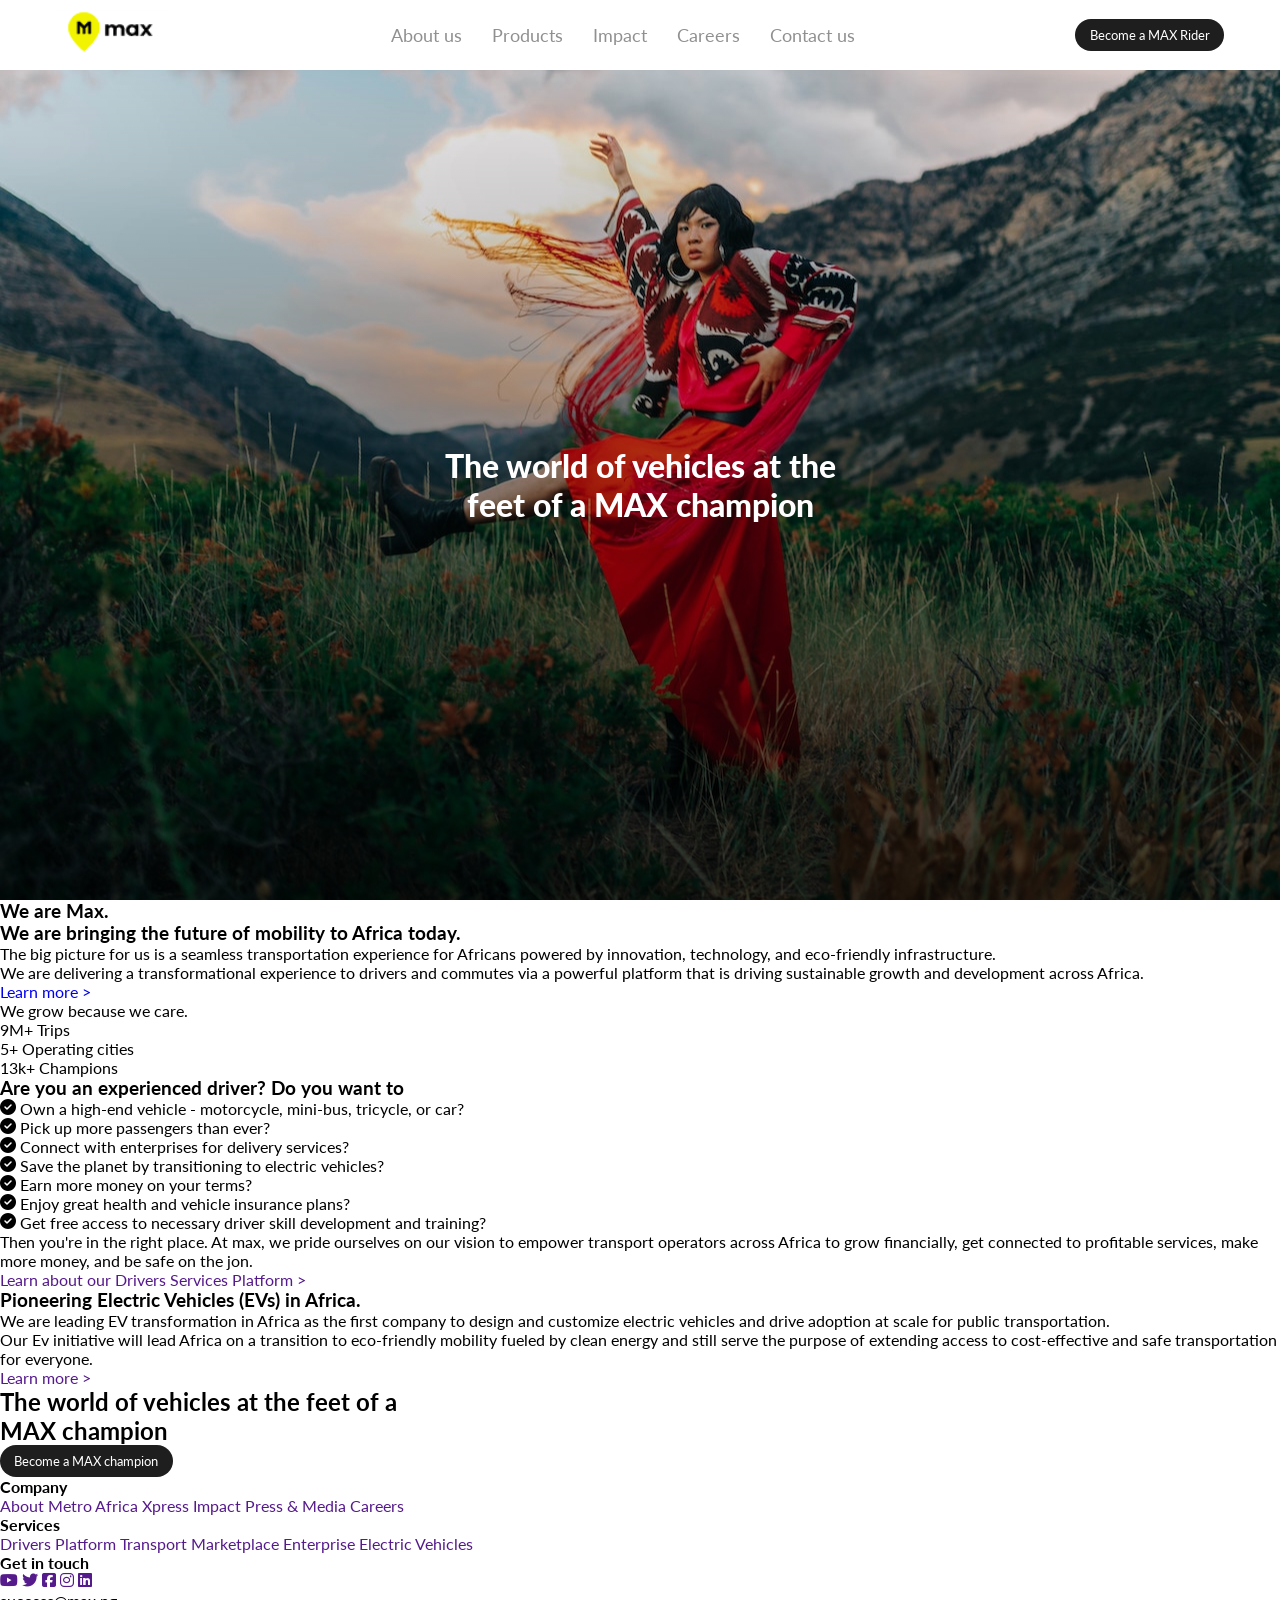
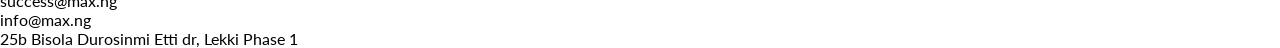
==== oluwayomi.oke/05_HTML-and-CSS/index.html @ 411f9ead "html added" ====
<!DOCTYPE html>
<html lang="en">
	<head>
		<meta charset="UTF-8" />
		<meta
			http-equiv="X-UA-Compatible"
			content="IE=edge"
		/>
		<meta
			name="viewport"
			content="width=device-width, initial-scale=1.0"
		/>
		<link
			rel="stylesheet"
			href="https://cdnjs.cloudflare.com/ajax/libs/font-awesome/6.2.0/css/all.min.css"
		/>
		<link rel="stylesheet" href="./CSS/style.css" />
		<link rel="stylesheet" href="./CSS/home.css" />
		<title>Max | Homepage</title>
	</head>

	<body>
		<header>
			<nav>
				<a href="./" class="logo">
					<img src="./images/logo.PNG" alt="" />
				</a>

				<ul class="nav-list">
					<li>
						<a href="./about.html" class="nav-items"
							>About us</a
						>
					</li>
					<li>
						<a href="#" class="nav-items">Products</a>
					</li>
					<li>
						<a href="#" class="nav-items">Impact</a>
					</li>
					<li>
						<a href="#" class="nav-items">Careers</a>
					</li>
					<li>
						<a href="./contact.html" class="nav-items"
							>Contact us</a
						>
					</li>
				</ul>

				<button>Become a MAX Rider</button>
			</nav>

			<div class="hero">
				<h2 class="hero-text">
					The world of vehicles at the
					<br />
					feet of a MAX champion
				</h2>
			</div>
		</header>

		<main>
			<section class="">
				<div class="">
					<h3>
						We are Max.
						<br />
						We are bringing the future of mobility to
						Africa today.
					</h3>

					<p>
						The big picture for us is a seamless
						transportation experience for Africans
						powered by innovation, technology, and
						eco-friendly infrastructure.
					</p>

					<p>
						We are delivering a transformational
						experience to drivers and commutes via a
						powerful platform that is driving
						sustainable growth and development across
						Africa.
					</p>

					<a href="#">Learn more ></a>
				</div>

				<div class="section-1_img"></div>
			</section>

			<section class="section-2">
				<p>We grow because we care.</p>

				<div class="">
					<p>9M+ <span>Trips</span></p>
					<p>5+ <span>Operating cities</span></p>
					<p>13k+ <span>Champions</span></p>
				</div>
			</section>

			<section class="section-3">
				<div class="section-3_img"></div>

				<div class="">
					<h3>
						Are you an experienced driver? Do you want
						to
					</h3>

					<ul>
						<li>
							<i class="fa-solid fa-circle-check"></i>
							Own a high-end vehicle - motorcycle,
							mini-bus, tricycle, or car?
						</li>
						<li>
							<i class="fa-solid fa-circle-check"></i>
							Pick up more passengers than ever?
						</li>
						<li>
							<i class="fa-solid fa-circle-check"></i>
							Connect with enterprises for delivery
							services?
						</li>
						<li>
							<i class="fa-solid fa-circle-check"></i>
							Save the planet by transitioning to
							electric vehicles?
						</li>
						<li>
							<i class="fa-solid fa-circle-check"></i>
							Earn more money on your terms?
						</li>
						<li>
							<i class="fa-solid fa-circle-check"></i>
							Enjoy great health and vehicle insurance
							plans?
						</li>
						<li>
							<i class="fa-solid fa-circle-check"></i>
							Get free access to necessary driver
							skill development and training?
						</li>
					</ul>

					<p>
						Then you're in the right place. At max, we
						pride ourselves on our vision to empower
						transport operators across Africa to grow
						financially, get connected to profitable
						services, make more money, and be safe on
						the jon.
					</p>

					<a href=""
						>Learn about our Drivers Services Platform
						></a
					>
				</div>
			</section>

			<section class="section-4">
				<div class="section-4_img"></div>

				<div class="">
					<h3>
						Pioneering Electric Vehicles (EVs) in
						Africa.
					</h3>

					<p>
						We are leading EV transformation in Africa
						as the first company to design and
						customize electric vehicles and drive
						adoption at scale for public
						transportation.
					</p>

					<p>
						Our Ev initiative will lead Africa on a
						transition to eco-friendly mobility fueled
						by clean energy and still serve the
						purpose of extending access to
						cost-effective and safe transportation for
						everyone.
					</p>

					<a href="">Learn more ></a>
				</div>
			</section>
		</main>

		<footer>
			<div class="">
				<h2>
					The world of vehicles at the feet of a
					<br />
					MAX champion
				</h2>

				<button>Become a MAX champion</button>
			</div>

			<div class="">
				<div class="">
					<h4>Company</h4>
					<a href="" class="footer-links"
						>About Metro Africa Xpress</a
					>
					<a href="" class="footer-links">Impact</a>
					<a href="" class="footer-links"
						>Press & Media</a
					>
					<a href="" class="footer-links">Careers</a>
				</div>

				<div class="">
					<h4>Services</h4>
					<a href="" class="footer-links"
						>Drivers Platform</a
					>
					<a href="" class="footer-links"
						>Transport Marketplace</a
					>
					<a href="" class="footer-links"
						>Enterprise</a
					>
					<a href="" class="footer-links"
						>Electric Vehicles</a
					>
				</div>

				<div class="">
					<h4>Get in touch</h4>
					<div class="">
						<a href="" class="footer-icons">
							<i class="fa-brands fa-youtube"></i>
						</a>

						<a href="" class="footer-icons">
							<i class="fa-brands fa-twitter"></i>
						</a>

						<a href="" class="footer-icons">
							<i
								class="fa-brands fa-square-facebook"
							></i>
						</a>

						<a href="" class="footer-icons">
							<i class="fa-brands fa-instagram"></i>
						</a>

						<a href="" class="footer-icons">
							<i class="fa-brands fa-linkedin"></i>
						</a>
					</div>

					<div class="footer-email">
						<p>success@max.ng</p>
						<p>info@max.ng</p>
					</div>

					<p>
						25b Bisola Durosinmi Etti dr, Lekki Phase
						1
					</p>
				</div>
			</div>
		</footer>
	</body>
</html>
---- oluwayomi.oke/05_HTML-and-CSS/CSS/style.css ----
@import url("https://fonts.googleapis.com/css2?family=Lato:wght@100;300;400;700;900&display=swap");

* {
	margin: 0;
	padding: 0;
	box-sizing: border-box;
	font-family: "Lato", sans-serif;
	overflow-x: hidden;
}

a {
	text-decoration: none;
}

li {
	list-style: none;
}

header {
	width: 100vw;
}

nav {
	background: #fff;
	width: 100%;
	height: 70px;
	padding: 1.5rem 3.5rem;

	display: flex;
	justify-content: space-between;
	align-items: center;
	overflow: unset;

	position: fixed;
	top: 0;
	left: 0;
	z-index: 10;
}

nav .logo {
	height: 50px;
}

nav ul {
	display: flex;
	justify-content: center;
	align-items: center;
	flex-wrap: nowrap;
}

nav ul .nav-items {
	margin: 0 15px;
	color: #909090;
	font-size: 1.1rem;
}

button {
	padding: 0.5rem 0.9rem;
	text-align: center;

	border: none;
	border-radius: 50px;
	background-color: #1e1e1e;
	color: #fff;
	cursor: pointer;
}

header .hero {
	margin-top: 70px;
	width: 100%;
	height: calc(100vh - 70px);
	background: #ffffff
		url("../images/pexels-isabella-rubie-13304393.jpg")
		no-repeat center center/cover;
	position: relative;

	display: flex;
	justify-content: center;
	align-items: center;
}

header .hero:after {
	content: "";
	position: absolute;
	display: block;
	left: 0;
	top: 0;
	right: 0;

	width: 100%;
	height: 100%;
	background: rgba(0, 0, 0, 0)
		linear-gradient(
			to bottom,
			rgba(0, 0, 0, 0) 0px,
			rgba(0, 0, 0, 0.6) 100%
		)
		repeat 0 0;
	z-index: 1;
}

header .hero-text {
	display: block;
	text-align: center;
	position: absolute;
	color: #fff;
	left: 50%;
	top: 50%;
	transform: translate(-50%, -50%);
	font-weight: 900;
	font-size: 2rem;
	z-index: 2;
}
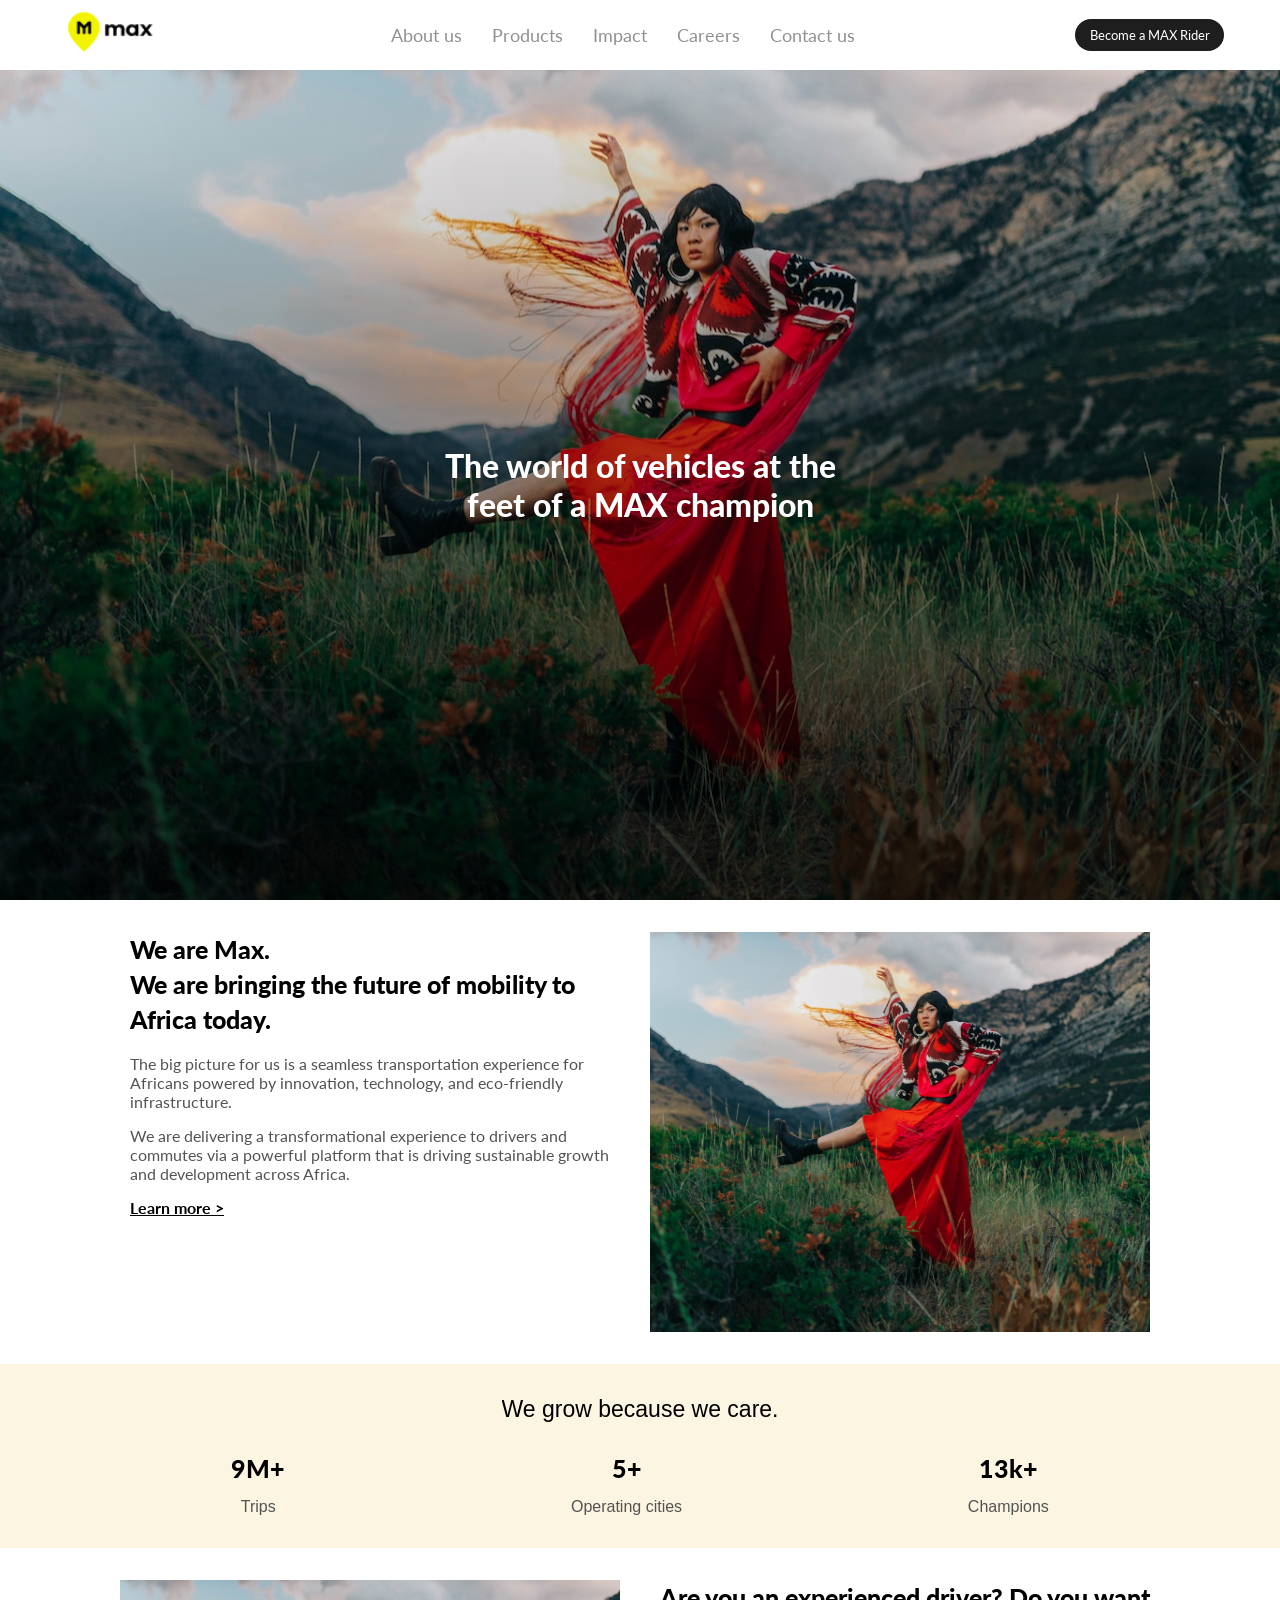
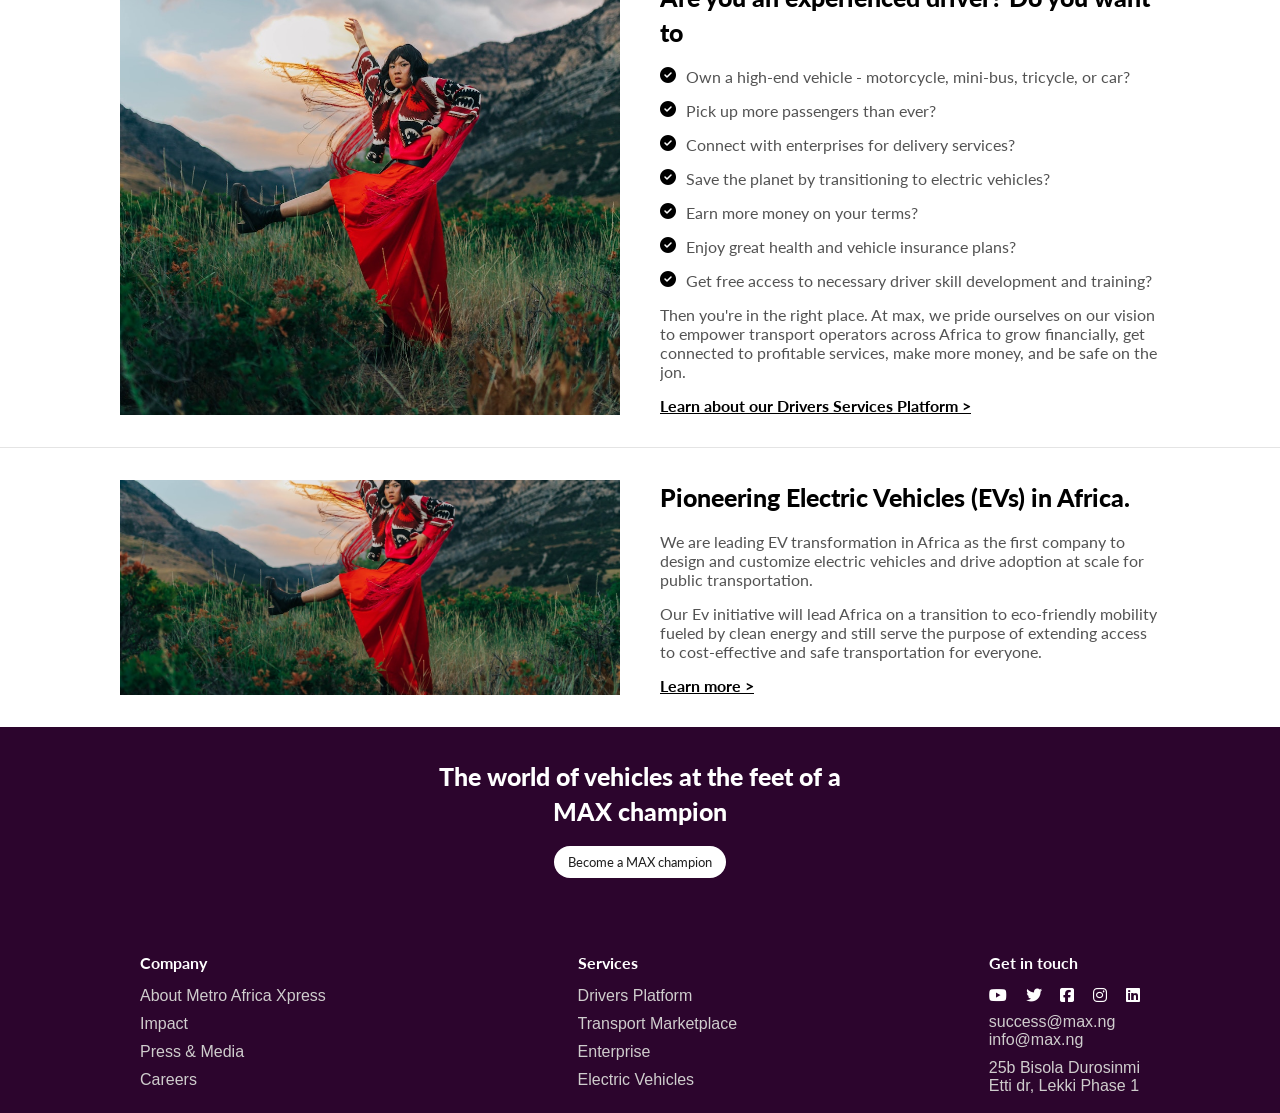
==== commit ca185a63: "homepage completed" ====
--- a/oluwayomi.oke/05_HTML-and-CSS/index.html
+++ b/oluwayomi.oke/05_HTML-and-CSS/index.html
@@ -61,23 +61,23 @@
 		</header>
 
 		<main>
-			<section class="">
-				<div class="">
-					<h3>
+			<section class="section-1 flex">
+				<div class="info">
+					<h3 class="info-heading">
 						We are Max.
 						<br />
 						We are bringing the future of mobility to
 						Africa today.
 					</h3>
 
-					<p>
+					<p class="info-text">
 						The big picture for us is a seamless
 						transportation experience for Africans
 						powered by innovation, technology, and
 						eco-friendly infrastructure.
 					</p>
 
-					<p>
+					<p class="info-text">
 						We are delivering a transformational
 						experience to drivers and commutes via a
 						powerful platform that is driving
@@ -85,68 +85,93 @@
 						Africa.
 					</p>
 
-					<a href="#">Learn more ></a>
+					<a href="./about.html">Learn more ></a>
 				</div>
 
 				<div class="section-1_img"></div>
 			</section>
 
-			<section class="section-2">
-				<p>We grow because we care.</p>
-
-				<div class="">
-					<p>9M+ <span>Trips</span></p>
-					<p>5+ <span>Operating cities</span></p>
-					<p>13k+ <span>Champions</span></p>
+			<section class="section-2 flex">
+				<p class="section-2_title">
+					We grow because we care.
+				</p>
+
+				<div class="section-2_data flex">
+					<p class="section-2_text flex">
+						9M+
+						<span>Trips</span>
+					</p>
+					<p class="section-2_text flex">
+						5+
+						<span>Operating cities</span>
+					</p>
+					<p class="section-2_text flex">
+						13k+
+						<span>Champions</span>
+					</p>
 				</div>
 			</section>
 
-			<section class="section-3">
+			<section class="section-3 flex">
 				<div class="section-3_img"></div>
 
-				<div class="">
-					<h3>
+				<div class="info">
+					<h3 class="info-heading">
 						Are you an experienced driver? Do you want
 						to
 					</h3>
 
-					<ul>
-						<li>
-							<i class="fa-solid fa-circle-check"></i>
-							Own a high-end vehicle - motorcycle,
-							mini-bus, tricycle, or car?
-						</li>
-						<li>
-							<i class="fa-solid fa-circle-check"></i>
-							Pick up more passengers than ever?
-						</li>
-						<li>
-							<i class="fa-solid fa-circle-check"></i>
-							Connect with enterprises for delivery
-							services?
-						</li>
-						<li>
-							<i class="fa-solid fa-circle-check"></i>
-							Save the planet by transitioning to
-							electric vehicles?
-						</li>
-						<li>
-							<i class="fa-solid fa-circle-check"></i>
-							Earn more money on your terms?
-						</li>
-						<li>
-							<i class="fa-solid fa-circle-check"></i>
-							Enjoy great health and vehicle insurance
-							plans?
-						</li>
-						<li>
-							<i class="fa-solid fa-circle-check"></i>
-							Get free access to necessary driver
-							skill development and training?
+					<ul class="section-3_list">
+						<li class="flex">
+							<i class="fa-solid fa-circle-check"></i>
+							<p class="info-text">
+								Own a high-end vehicle - motorcycle,
+								mini-bus, tricycle, or car?
+							</p>
+						</li>
+						<li class="flex">
+							<i class="fa-solid fa-circle-check"></i>
+							<p class="info-text">
+								Pick up more passengers than ever?
+							</p>
+						</li>
+						<li class="flex">
+							<i class="fa-solid fa-circle-check"></i>
+							<p class="info-text">
+								Connect with enterprises for delivery
+								services?
+							</p>
+						</li>
+						<li class="flex">
+							<i class="fa-solid fa-circle-check"></i>
+							<p class="info-text">
+								Save the planet by transitioning to
+								electric vehicles?
+							</p>
+						</li>
+						<li class="flex">
+							<i class="fa-solid fa-circle-check"></i>
+							<p class="info-text">
+								Earn more money on your terms?
+							</p>
+						</li>
+						<li class="flex">
+							<i class="fa-solid fa-circle-check"></i>
+							<p class="info-text">
+								Enjoy great health and vehicle
+								insurance plans?
+							</p>
+						</li>
+						<li class="flex">
+							<i class="fa-solid fa-circle-check"></i>
+							<p class="info-text">
+								Get free access to necessary driver
+								skill development and training?
+							</p>
 						</li>
 					</ul>
 
-					<p>
+					<p class="info-text">
 						Then you're in the right place. At max, we
 						pride ourselves on our vision to empower
 						transport operators across Africa to grow
@@ -155,23 +180,23 @@
 						the jon.
 					</p>
 
-					<a href=""
+					<a href="#"
 						>Learn about our Drivers Services Platform
 						></a
 					>
 				</div>
 			</section>
 
-			<section class="section-4">
+			<section class="section-4 flex">
 				<div class="section-4_img"></div>
 
-				<div class="">
-					<h3>
+				<div class="info">
+					<h3 class="info-heading">
 						Pioneering Electric Vehicles (EVs) in
 						Africa.
 					</h3>
 
-					<p>
+					<p class="info-text">
 						We are leading EV transformation in Africa
 						as the first company to design and
 						customize electric vehicles and drive
@@ -179,7 +204,7 @@
 						transportation.
 					</p>
 
-					<p>
+					<p class="info-text">
 						Our Ev initiative will lead Africa on a
 						transition to eco-friendly mobility fueled
 						by clean energy and still serve the
@@ -194,79 +219,82 @@
 		</main>
 
 		<footer>
-			<div class="">
+			<div class="footer-heading">
 				<h2>
 					The world of vehicles at the feet of a
 					<br />
 					MAX champion
 				</h2>
 
-				<button>Become a MAX champion</button>
+				<button class="footer-btn">
+					Become a MAX champion
+				</button>
 			</div>
 
-			<div class="">
-				<div class="">
+			<div class="footer-nav">
+				<div class="footer-info">
 					<h4>Company</h4>
-					<a href="" class="footer-links"
+					<a href="./about.html" class="footer-links"
 						>About Metro Africa Xpress</a
 					>
-					<a href="" class="footer-links">Impact</a>
-					<a href="" class="footer-links"
+					<a href="#" class="footer-links">Impact</a>
+					<a href="#" class="footer-links"
 						>Press & Media</a
 					>
 					<a href="" class="footer-links">Careers</a>
 				</div>
 
-				<div class="">
+				<div class="footer-info">
 					<h4>Services</h4>
-					<a href="" class="footer-links"
+					<a href="#" class="footer-links"
 						>Drivers Platform</a
 					>
-					<a href="" class="footer-links"
+					<a href="#" class="footer-links"
 						>Transport Marketplace</a
 					>
-					<a href="" class="footer-links"
+					<a href="#" class="footer-links"
 						>Enterprise</a
 					>
-					<a href="" class="footer-links"
+					<a href="#" class="footer-links"
 						>Electric Vehicles</a
 					>
 				</div>
 
-				<div class="">
+				<div class="footer-info">
 					<h4>Get in touch</h4>
-					<div class="">
-						<a href="" class="footer-icons">
+
+					<div class="footer-icons">
+						<a href="#" class="icon">
 							<i class="fa-brands fa-youtube"></i>
 						</a>
 
-						<a href="" class="footer-icons">
+						<a href="#" class="icon">
 							<i class="fa-brands fa-twitter"></i>
 						</a>
 
-						<a href="" class="footer-icons">
+						<a href="#" class="icon">
 							<i
 								class="fa-brands fa-square-facebook"
 							></i>
 						</a>
 
-						<a href="" class="footer-icons">
+						<a href="#" class="icon">
 							<i class="fa-brands fa-instagram"></i>
 						</a>
 
-						<a href="" class="footer-icons">
+						<a href="#" class="icon">
 							<i class="fa-brands fa-linkedin"></i>
 						</a>
 					</div>
 
 					<div class="footer-email">
-						<p>success@max.ng</p>
-						<p>info@max.ng</p>
+						<p class="footer-links">success@max.ng</p>
+						<p class="footer-links">info@max.ng</p>
 					</div>
 
-					<p>
-						25b Bisola Durosinmi Etti dr, Lekki Phase
-						1
+					<p class="footer-links">
+						25b Bisola Durosinmi <br />
+						Etti dr, Lekki Phase 1
 					</p>
 				</div>
 			</div>
--- a/oluwayomi.oke/05_HTML-and-CSS/CSS/style.css
+++ b/oluwayomi.oke/05_HTML-and-CSS/CSS/style.css
@@ -111,3 +111,67 @@
 	font-size: 2rem;
 	z-index: 2;
 }
+
+footer {
+	padding: 2rem 3.5rem 0.5rem;
+	background-color: #2c052d;
+	text-align: center;
+	color: #ffffff;
+}
+
+.footer-heading {
+	margin-bottom: 75px;
+}
+
+.footer-heading h2 {
+	font-weight: 900;
+	font-size: 25px;
+	line-height: 1.4;
+	margin-bottom: 17px;
+}
+
+.footer-heading .footer-btn {
+	background-color: #fff;
+	color: #1e1e1e;
+}
+
+.footer-nav {
+	width: 100%;
+	max-width: 1000px;
+	display: flex;
+	justify-content: space-between;
+	text-align: left;
+	margin: 0 auto;
+}
+
+.footer-info {
+	display: flex;
+	flex-direction: column;
+}
+.footer-info h4 {
+	margin-bottom: 15px;
+}
+
+.footer-links {
+	color: #cfcdcd;
+	font-weight: 300;
+	margin-bottom: 10px;
+}
+
+.footer-icons {
+	display: flex;
+	justify-content: space-between;
+	margin-bottom: 7px;
+}
+
+.footer-icons .icon i {
+	color: #fff;
+}
+
+.footer-email {
+	margin-bottom: 10px;
+}
+
+.footer-email p {
+	margin-bottom: 0px;
+}
--- a/oluwayomi.oke/05_HTML-and-CSS/CSS/home.css
+++ b/oluwayomi.oke/05_HTML-and-CSS/CSS/home.css
@@ -0,0 +1,120 @@
+section {
+	padding: 2rem 3.5rem;
+}
+
+.flex {
+	display: flex;
+	justify-content: center;
+}
+
+.section-1 {
+	gap: 20px;
+}
+
+.info {
+	width: 100%;
+	max-width: 500px;
+}
+
+.info-heading {
+	font-weight: 900;
+	font-size: 25px;
+	line-height: 1.4;
+	margin-bottom: 17px;
+}
+
+.info-text {
+	color: #535353;
+	margin-bottom: 15px;
+}
+
+.info a {
+	color: #000000;
+	margin-top: 15px;
+	text-decoration: underline;
+	font-weight: 700;
+}
+
+.section-1_img {
+	background: #ffffff
+		url("../images/pexels-isabella-rubie-13304393.jpg")
+		no-repeat center center/cover;
+	width: 100%;
+	max-width: 500px;
+	height: 400px;
+}
+
+.section-1_img img {
+	object-fit: contain;
+}
+
+.section-2 {
+	flex-direction: column;
+	align-items: center;
+	background-color: #fcf5e1;
+}
+
+.section-2_title {
+	font-weight: 500;
+	font-size: 23px;
+	margin-bottom: 20px;
+}
+
+.section-2_data {
+	width: 70%;
+	justify-content: space-between;
+	margin-top: 10px;
+}
+
+.section-2_text {
+	text-align: center;
+	flex-direction: column;
+	font-weight: 900;
+	font-size: 25px;
+}
+
+.section-2_text span {
+	font-weight: 500;
+	font-size: 1rem;
+	margin-top: 15px;
+	color: #535353;
+}
+
+.section-3 {
+	gap: 40px;
+}
+
+.section-3_img {
+	background: #ffffff
+		url("../images/pexels-isabella-rubie-13304393.jpg")
+		no-repeat center center/cover;
+	width: 100%;
+	max-width: 500px;
+}
+
+.section-3_list li {
+	justify-content: flex-start;
+	width: 100%;
+}
+
+.section-3_list li i {
+	display: inline-block;
+}
+
+.section-3_list li p {
+	margin-left: 10px;
+}
+
+
+.section-4_img {
+	background: #ffffff
+		url("../images/pexels-isabella-rubie-13304393.jpg")
+		no-repeat center center/cover;
+	width: 100%;
+	max-width: 500px;
+}
+
+.section-4 {
+  border-top: 1px solid #e4e4e4;
+	gap: 40px;
+}
